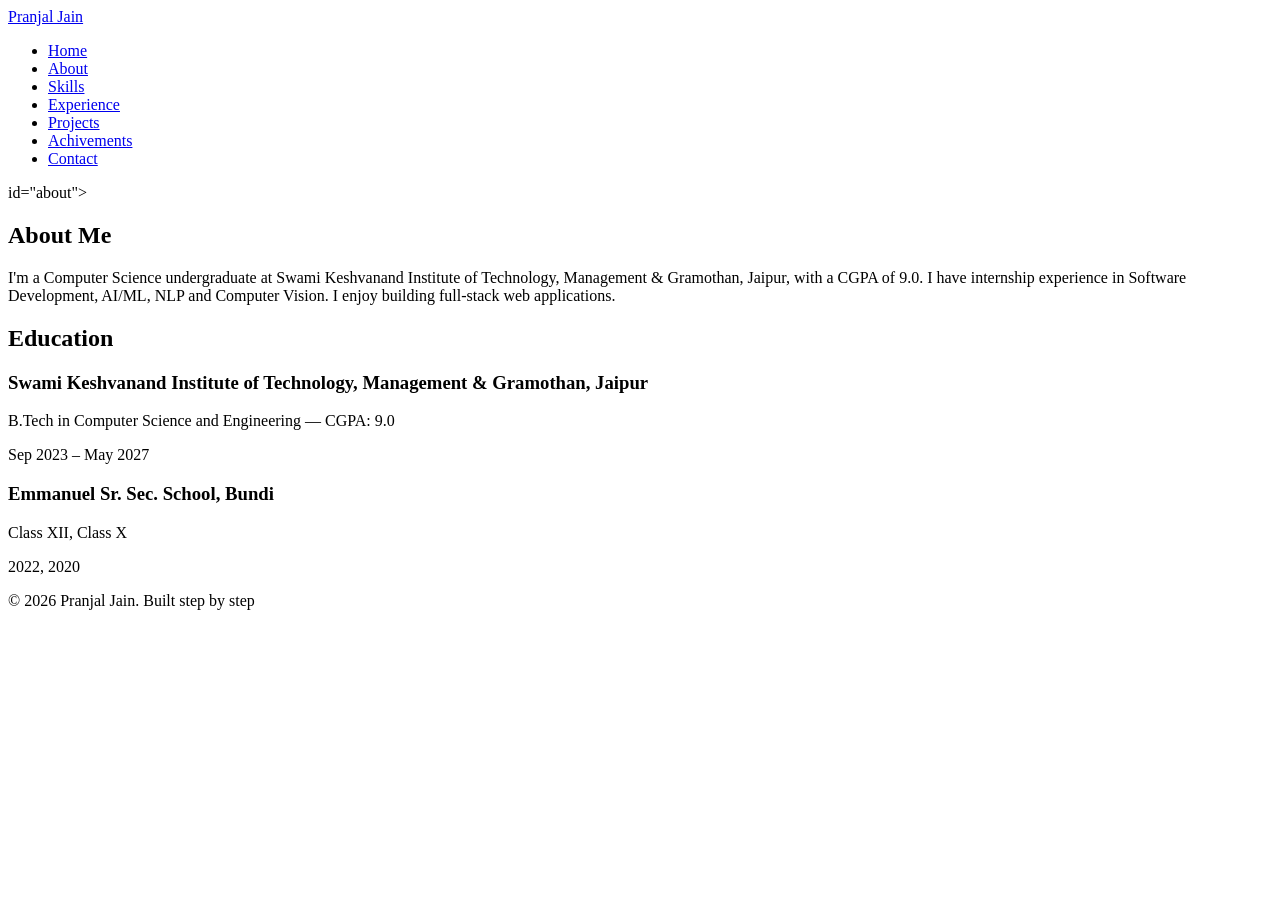
==== about.html @ 8426d030 "ok" ====
<!DOCTYPE html>
<html lang="en">
<head>
    <meta charset="UTF-8">
    <meta name="viewport" content="width=device-width, initial-scale=1.0">
    <title>About | Pranjal Jain</title>
</head>
<body>
    <header>    
        <nav>
            <a href="index.html">Pranjal Jain</a>
            <ul>
                <li><a href="index.html">Home</a></li>
                <li><a href="about.html">About</a></li>
                <li><a href ="skills.html">Skills</a></li>
                <li><a href ="experience.html">Experience</a></li>
                <li><a href ="project.html">Projects</a></li>
                <li><a href ="achivements.html">Achivements</a></li>
                <li><a href ="Contecct.html">Contact</a></li>
            </ul>
        </nav>
    </header>

    <main>  
        <section> id="about">
            <h1>About Me</h1>
            <p>
               I'm a Computer Science undergraduate at Swami Keshvanand Institute of
               Technology, Management &amp; Gramothan, Jaipur, with a CGPA of 9.0.
               I have internship experience in Software Development, AI/ML, NLP and
               Computer Vision. I enjoy building full-stack web applications.
            </p>

            <h2>Education</h2>
            <article>
                <h3>Swami Keshvanand Institute of Technology, Management &amp; Gramothan, Jaipur</h3>
                <p>B.Tech in Computer Science and Engineering &mdash; CGPA: 9.0</p>
                <p><time>Sep 2023 – May 2027</time></p>
            </article>

              <article>
            <h3>Emmanuel Sr. Sec. School, Bundi</h3>
            <p>Class XII, Class X</p>
            <p><time>2022, 2020</time></p>
            </article>
 
        </section>
    </main>
    <footer>    
        <p>&copy; 2026 Pranjal Jain. Built step by step </p>
    </footer>
</body>
</html>
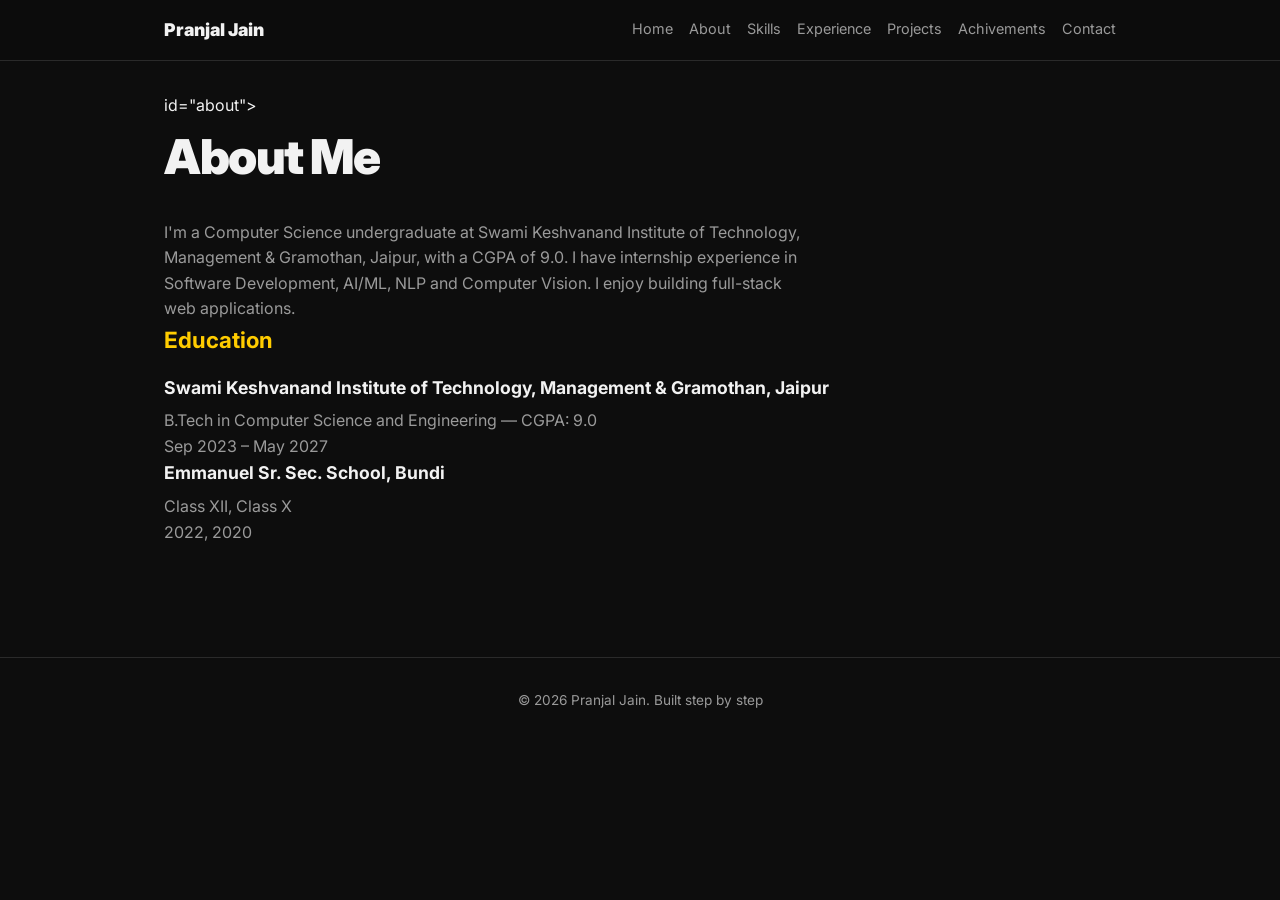
==== commit a86d073b: "ok" ====
--- a/about.html
+++ b/about.html
@@ -1,9 +1,13 @@
 <!DOCTYPE html>
 <html lang="en">
 <head>
-    <meta charset="UTF-8">
-    <meta name="viewport" content="width=device-width, initial-scale=1.0">
-    <title>About | Pranjal Jain</title>
+  <meta charset="UTF-8">
+  <meta name="viewport" content="width=device-width, initial-scale=1.0">
+  <title>About | Pranjal Jain</title>
+  <link rel="preconnect" href="https://fonts.googleapis.com">
+  <link rel="preconnect" href="https://fonts.gstatic.com" crossorigin>
+  <link href="https://fonts.googleapis.com/css2?family=Inter:wght@400;500;700;900&display=swap" rel="stylesheet">
+  <link rel="stylesheet" href="style.css">
 </head>
 <body>
     <header>    
--- a/style.css
+++ b/style.css
@@ -0,0 +1,288 @@
+:root{
+    --color-bg:  #0d0d0d;
+    --color-bg-alt: #161616;
+    --color-text: #f2f2f2;;
+    --color-muted: #9a9a9a;;
+    --color-accent:#ffcc00;
+    --font-main:'Inter', syste,-ui, sans-serif;
+    --max-width: 1000px;
+}
+
+*{
+    margin: 0;
+    padding: 0;
+    box-sizing: border-box;
+}
+
+body{
+    font-family: var(--font-main);
+    background-color: var(--color-bg);
+    color: var(--color-text);
+    line-height: 1.6;
+}
+
+a{
+    color: inherit;
+    text-decoration: none;
+}
+
+ul{
+   list-style: none; 
+}
+
+img{
+    max-width: 100%;
+    display: block;
+}
+
+header{
+    position: sticky;
+    top: 0;
+    background-color: rgba(13, 13, 13, 0.9);
+    backdrop-filter: blur(6px);
+    border-bottom: 1px solid #2a2a2a;
+    z-index: 10;
+}
+
+nav{
+    max-width: var(--max-width);
+    margin: 0 auto;
+    padding: 1rem 1.5rem;
+    display: flex;
+    justify-content: space-between;
+    flex-wrap: wrap;
+    gap: 1rem;
+}
+
+nav > a{
+    font-weight: 900;
+    font-size: 1.1rem;
+    letter-spacing: -0.02px;
+}
+
+nav ul{
+    display: flex;
+    gap: 1rem;
+    flex-wrap: wrap;
+}
+
+nav ul li a{
+    font-size: 0.9rem;
+    color: var(--color-muted);
+    transition: color 0.2s ease;
+
+}
+
+nav ul li a:hover{
+    color: var(--color-accent);
+}
+
+
+main{
+    max-width: var(--max-width);
+    margin: 0 auto;
+    padding: 2rem 1.5rem;
+}
+
+section{
+    margin-bottom: 5rem;
+}
+
+section h1{
+    font-size: clamp(2rem, 5vw, 3rem);
+    font-weight: 900;
+    letter-spacing: -0.03em;
+    margin-bottom: 1.5rem;
+}
+
+section h2{
+    font-size: 1.4rem;
+    font-weight: 700;
+    margin-bottom: 1rem;
+    color:var(--color-accent);
+}
+
+section h3{
+    font-size: 1.1rem;
+    font-weight: 700;
+    margin-bottom: 0.4rem;
+}
+
+section p{
+    color: var(--color-muted);
+    max-width: 65ch;
+
+}
+
+#hero img{
+    border-radius: 50%;
+    margin: 0 auto 1.5rem;
+    border: 3px solid var(--color-accent);
+    object-fit: cover;
+    aspect-ratio: 1/1;
+}
+
+#hero h1{
+    margin-bottom: 0.5rem;
+}
+
+#hero p{
+    color: var(--color-muted);
+    font-weight: 500;
+    font-size: 1.2rem;
+    margin-bottom: 1rem;
+}
+
+#hero p{
+    margin: 0 auto 2rem;
+}
+
+#hero div{
+    display:flex;
+    gap: 1rem;
+    justify-content: center;
+    flex-wrap: wrap;
+}
+
+#hero div a{
+    padding: 0.7rem 1.5rem;
+    border: 1px solid var(--color-accent);
+    border-radius: 30px;
+    font-weight: 500;
+    transition: background-color 0.2s ease, color 0.2s ease;
+
+}
+
+#hero div a:first-child{
+    background-color: var(--color-accent);
+    color: #111;
+}
+
+#hero div a:hover{
+    background-color: var(--color-accent);
+    color: #111;
+}
+
+#skills{
+    display: grid;
+    grid-template-columns: repeat(auto-fit, minmax(200px, 1fr));
+    gap: 2rem;
+}
+
+#skills > div{
+    background-color: var(--color-bg-alt);
+    padding: 1.5rem;
+    border-radius: 12px;
+}
+
+#skills ul li{
+    color: var(--color-muted);
+    padding: 0.2rem 0;
+}
+
+#experience article,
+#experience article{
+    background-color: var(--color-bg-alt);
+    padding: 1.5rem;
+    border-radius: 12px;
+    margin-bottom: 1.5rem;
+}
+
+#experience article time,
+#projects article time{
+    display: inline-block;
+    font-size: 0.8rem;
+    color: var(--color-muted);
+    font-weight: 500;
+    margin-bottom: 1px solid var(--color-accent)
+}
+
+#achievements ul li{
+    padding: 0.6rem 0;
+    border-bottom: 1px solid #2a2a2a;
+    color:var(--color-muted);
+}
+
+#contact ul{
+    display: flex;
+    gap: 1.5rem;
+    flex-wrap: wrap;
+    margin-top: 1.5rem;
+}
+
+#contact ul li a{
+    color: var(--color-accent);
+    border-bottom: 1px solid var(--color-accent);
+}
+
+footer{
+    text-align: center;
+    padding: 2rem 1.5rem;
+    color: var(--color-muted);
+    font-size: 0.85rem;
+    border-top: 1px solid #2a2a2a;
+
+}
+
+
+@media(max-width: 768px){
+    nav{
+        padding: 1rem;
+    }
+    nav ul{
+        gap: 1rem;
+    }
+    main{
+        padding: 3rem 1.2rem;
+    }
+    section{
+        margin-bottom: 3.5rem;
+    }
+
+    #skills{
+        grid-template-columns: repeat(auto-fit, minmax(150px, 1fr));
+        gap: 1.2rem;
+    }
+}
+
+@media (max-width: 768px) {
+  nav {
+    flex-direction: column;
+    align-items: flex-start;
+    gap: 0.8rem;
+  }
+
+  nav ul {
+    width: 100%;
+    justify-content: space-between;
+    gap: 0.6rem;
+    font-size: 0.85rem;
+  }
+
+  #hero img{
+    width: 140px;
+  }
+
+  #hero h2{
+    font-size: 1rem;
+  }
+  #hero div{
+    flex-direction: column;
+    width: 100%;
+  }
+
+  #hero div a{
+    text-align: center;
+  }
+
+  
+  #skills{
+    grid-template-columns: 1fr;
+  }
+
+  #columns ul{
+    flex-direction: column;
+    gap: 0.8rem;
+  }
+}
+
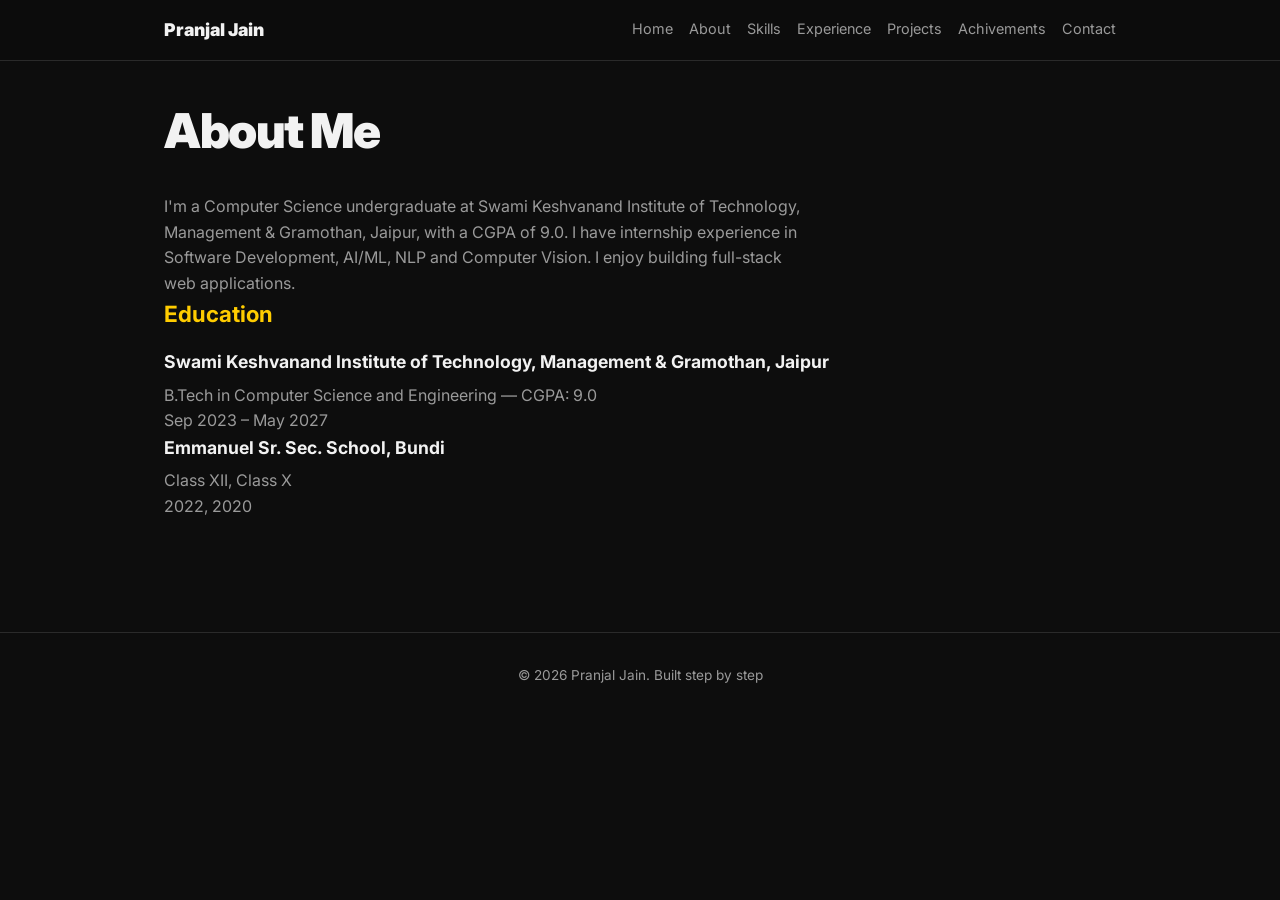
==== commit 51b62de8: "ok" ====
--- a/about.html
+++ b/about.html
@@ -26,7 +26,7 @@
     </header>
 
     <main>  
-        <section> id="about">
+        <section id="about">
             <h1>About Me</h1>
             <p>
                I'm a Computer Science undergraduate at Swami Keshvanand Institute of
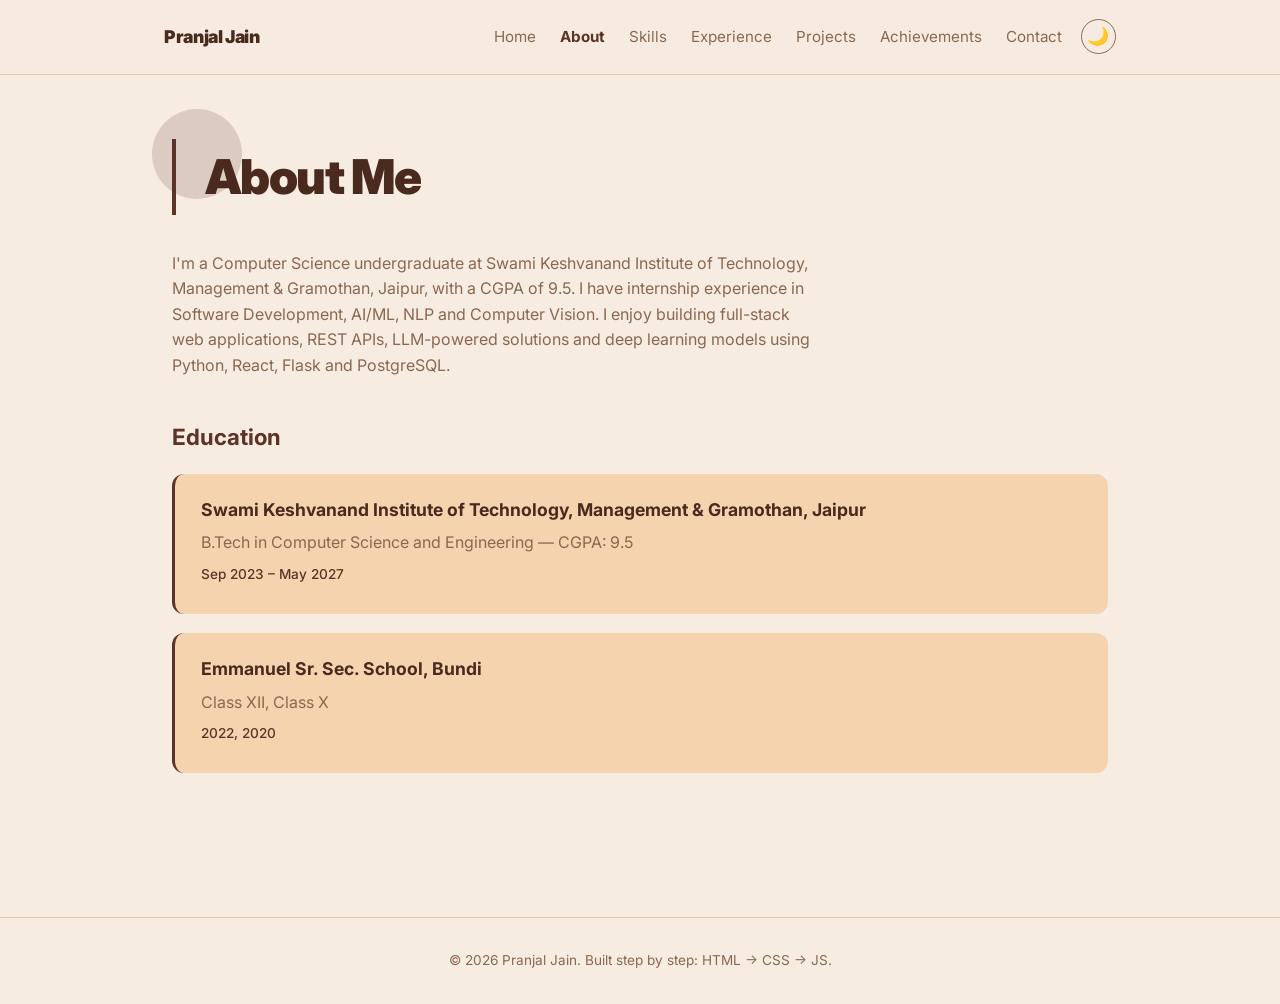
==== commit db363827: "first commit" ====
--- a/about.html
+++ b/about.html
@@ -10,48 +10,58 @@
   <link rel="stylesheet" href="style.css">
 </head>
 <body>
-    <header>    
-        <nav>
-            <a href="index.html">Pranjal Jain</a>
-            <ul>
-                <li><a href="index.html">Home</a></li>
-                <li><a href="about.html">About</a></li>
-                <li><a href ="skills.html">Skills</a></li>
-                <li><a href ="experience.html">Experience</a></li>
-                <li><a href ="project.html">Projects</a></li>
-                <li><a href ="achivements.html">Achivements</a></li>
-                <li><a href ="Contecct.html">Contact</a></li>
-            </ul>
-        </nav>
-    </header>
 
-    <main>  
-        <section id="about">
-            <h1>About Me</h1>
-            <p>
-               I'm a Computer Science undergraduate at Swami Keshvanand Institute of
-               Technology, Management &amp; Gramothan, Jaipur, with a CGPA of 9.0.
-               I have internship experience in Software Development, AI/ML, NLP and
-               Computer Vision. I enjoy building full-stack web applications.
-            </p>
+  <header>
+    <nav>
+      <a href="index.html">Pranjal Jain</a>
+      <div class="nav-right">
+        <button class="theme-toggle" aria-label="Toggle dark mode">&#127769;</button>
+        <button class="menu-toggle" aria-label="Toggle menu">&#9776;</button>
+        <ul id="nav-links">
+          <li><a href="index.html">Home</a></li>
+          <li><a href="about.html">About</a></li>
+          <li><a href="skills.html">Skills</a></li>
+          <li><a href="experience.html">Experience</a></li>
+          <li><a href="project.html">Projects</a></li>
+          <li><a href="achievements.html">Achievements</a></li>
+          <li><a href="contact.html">Contact</a></li>
+        </ul>
+      </div>
+    </nav>
+  </header>
 
-            <h2>Education</h2>
-            <article>
-                <h3>Swami Keshvanand Institute of Technology, Management &amp; Gramothan, Jaipur</h3>
-                <p>B.Tech in Computer Science and Engineering &mdash; CGPA: 9.0</p>
-                <p><time>Sep 2023 – May 2027</time></p>
-            </article>
+  <main>
+    <section id="about">
+      <h1>About Me</h1>
+      <p>
+        I'm a Computer Science undergraduate at Swami Keshvanand Institute of
+        Technology, Management &amp; Gramothan, Jaipur, with a CGPA of 9.5.
+        I have internship experience in Software Development, AI/ML, NLP and
+        Computer Vision. I enjoy building full-stack web applications, REST APIs,
+        LLM-powered solutions and deep learning models using Python, React,
+        Flask and PostgreSQL.
+      </p>
 
-              <article>
-            <h3>Emmanuel Sr. Sec. School, Bundi</h3>
-            <p>Class XII, Class X</p>
-            <p><time>2022, 2020</time></p>
-            </article>
- 
-        </section>
-    </main>
-    <footer>    
-        <p>&copy; 2026 Pranjal Jain. Built step by step </p>
-    </footer>
+      <h2>Education</h2>
+
+      <article class="edu-card">
+        <h3>Swami Keshvanand Institute of Technology, Management &amp; Gramothan, Jaipur</h3>
+        <p>B.Tech in Computer Science and Engineering &mdash; CGPA: 9.5</p>
+        <p><time>Sep 2023 – May 2027</time></p>
+      </article>
+
+      <article class="edu-card">
+        <h3>Emmanuel Sr. Sec. School, Bundi</h3>
+        <p>Class XII, Class X</p>
+        <p><time>2022, 2020</time></p>
+      </article>
+    </section>
+  </main>
+
+  <footer>
+    <p>&copy; 2026 Pranjal Jain. Built step by step: HTML &rarr; CSS &rarr; JS.</p>
+  </footer>
+
+  <script src="script.js"></script>
 </body>
 </html>
--- a/style.css
+++ b/style.css
@@ -1,253 +1,750 @@
-:root{
-    --color-bg:  #0d0d0d;
-    --color-bg-alt: #161616;
-    --color-text: #f2f2f2;;
-    --color-muted: #9a9a9a;;
-    --color-accent:#ffcc00;
-    --font-main:'Inter', syste,-ui, sans-serif;
-    --max-width: 1000px;
-}
-
-*{
-    margin: 0;
-    padding: 0;
-    box-sizing: border-box;
-}
-
-body{
-    font-family: var(--font-main);
-    background-color: var(--color-bg);
-    color: var(--color-text);
-    line-height: 1.6;
-}
-
-a{
-    color: inherit;
-    text-decoration: none;
-}
-
-ul{
-   list-style: none; 
-}
-
-img{
-    max-width: 100%;
-    display: block;
-}
-
-header{
-    position: sticky;
-    top: 0;
-    background-color: rgba(13, 13, 13, 0.9);
-    backdrop-filter: blur(6px);
-    border-bottom: 1px solid #2a2a2a;
-    z-index: 10;
-}
-
-nav{
-    max-width: var(--max-width);
+
+:root {
+  --color-bg: #f7ece1;
+  --color-bg-alt: #f6d3af;
+  --color-text: #4a2a1e;
+  --color-muted: #8a6852;
+  --color-accent: #5c3327;
+  --font-main: 'Inter', system-ui, sans-serif;
+  --max-width: 1000px;
+}
+
+
+[data-theme="dark"] {
+  --color-bg: #1c1512;
+  --color-bg-alt: #2a201b;
+  --color-text: #f3e9df;
+  --color-muted: #b39a89;
+  --color-accent: #e0a877;
+}
+
+
+* {
+  margin: 0;
+  padding: 0;
+  box-sizing: border-box; /* padding/border width ke andar count hoga, bahar nahi */
+}
+
+body {
+  font-family: var(--font-main);
+  background-color: var(--color-bg);
+  color: var(--color-text);
+  line-height: 1.6;
+  transition: background-color 0.3s ease, color 0.3s ease;
+}
+
+a {
+  color: inherit;
+  text-decoration: none;
+}
+
+ul {
+  list-style: none;
+}
+
+img {
+  max-width: 100%;
+  display: block;
+}
+
+
+header {
+  position: sticky;
+  top: 0;
+  background-color: rgba(247, 236, 225, 0.9);
+  backdrop-filter: blur(6px);
+  border-bottom: 1px solid #e8c9a6;
+  z-index: 10;
+}
+
+nav {
+  max-width: var(--max-width);
+  margin: 0 auto;
+  padding: 1.2rem 1.5rem;
+  display: flex;
+  justify-content: space-between;
+  align-items: center;
+  flex-wrap: wrap;
+  gap: 1rem;
+}
+
+nav > a {
+  font-weight: 900;
+  font-size: 1.1rem;
+  letter-spacing: -0.02em;
+}
+
+nav ul {
+  display: flex;
+  gap: 1.5rem;
+  flex-wrap: wrap;
+}
+
+.nav-right {
+  display: flex;
+  align-items: center;
+  gap: 1.2rem;
+  flex-wrap: wrap;
+}
+
+.nav-right ul {
+  order: 1;
+}
+
+.nav-right .theme-toggle {
+  order: 2;
+}
+
+.nav-right .menu-toggle {
+  order: 3;
+}
+
+nav ul li a {
+  font-size: 0.95rem;
+  color: var(--color-muted);
+  transition: color 0.2s ease;
+}
+
+nav ul li a:hover {
+  color: var(--color-accent);
+}
+
+
+main {
+  max-width: var(--max-width);
+  margin: 0 auto;
+  padding: 4rem 2rem;
+}
+
+section {
+  margin-bottom: 5rem;
+}
+
+section h1 {
+  font-size: clamp(2rem, 5vw, 3rem);
+  font-weight: 900;
+  letter-spacing: -0.03em;
+  margin-bottom: 2.2rem;
+  padding-left: 1.8rem;
+  border-left: 4px solid var(--color-accent);
+}
+
+section h2 {
+  font-size: 1.4rem;
+  font-weight: 700;
+  margin-top: 2.5rem;
+  margin-bottom: 1.2rem;
+  color: var(--color-accent);
+}
+
+section h3 {
+  font-size: 1.1rem;
+  font-weight: 700;
+  margin-bottom: 0.4rem;
+}
+
+section > p {
+  margin-bottom: 1rem;
+}
+
+section p {
+  color: var(--color-muted);
+  max-width: 65ch; /* lambi lines padhne mein mushkil hoti hain, isliye limit */
+}
+
+
+#hero {
+  position: relative;
+  padding: 3rem 0 2rem;
+}
+
+
+.blob-bg {
+  position: absolute;
+  inset: 0;
+  z-index: 0;
+  overflow: hidden;
+  pointer-events: none;
+}
+
+.blob {
+  position: absolute;
+  border-radius: 50%;
+  filter: blur(70px);
+  opacity: 0.55;
+  mix-blend-mode: multiply;
+}
+
+[data-theme="dark"] .blob {
+  opacity: 0.35;
+  mix-blend-mode: screen;
+}
+
+.blob-1 {
+  width: 320px;
+  height: 320px;
+  top: -60px;
+  left: -60px;
+  background: var(--color-accent);
+  animation: blob-float-1 14s ease-in-out infinite;
+}
+
+.blob-2 {
+  width: 260px;
+  height: 260px;
+  top: 40%;
+  right: -80px;
+  background: var(--color-bg-alt);
+  animation: blob-float-2 18s ease-in-out infinite;
+}
+
+.blob-3 {
+  width: 220px;
+  height: 220px;
+  bottom: -60px;
+  left: 30%;
+  background: var(--color-accent);
+  animation: blob-float-3 16s ease-in-out infinite;
+}
+
+@keyframes blob-float-1 {
+  0%, 100% { transform: translate(0, 0) scale(1); }
+  50%      { transform: translate(60px, 40px) scale(1.15); }
+}
+
+@keyframes blob-float-2 {
+  0%, 100% { transform: translate(0, 0) scale(1); }
+  50%      { transform: translate(-50px, -30px) scale(1.1); }
+}
+
+@keyframes blob-float-3 {
+  0%, 100% { transform: translate(0, 0) scale(1); }
+  50%      { transform: translate(40px, -50px) scale(1.2); }
+}
+
+@media (prefers-reduced-motion: reduce) {
+  .blob {
+    animation: none;
+  }
+}
+
+
+.hero-grid {
+  position: relative;
+  z-index: 1;
+  display: grid;
+  grid-template-columns: 1.1fr 0.9fr;
+  gap: 3rem;
+  align-items: center;
+  min-height: 60vh;
+}
+
+.hero-eyebrow {
+  display: inline-block;
+  font-size: 0.85rem;
+  font-weight: 700;
+  letter-spacing: 0.15em;
+  text-transform: uppercase;
+  color: var(--color-accent);
+  margin-bottom: 1rem;
+  padding-left: 0.4rem;
+}
+
+.hero-text h1 {
+  font-size: clamp(2.5rem, 6vw, 4.2rem);
+  font-weight: 900;
+  letter-spacing: -0.03em;
+  line-height: 1.05;
+  margin-bottom: 1.2rem;
+}
+
+.hero-tagline {
+  color: var(--color-muted);
+  font-size: 1.15rem;
+  max-width: 42ch;
+  margin-bottom: 2rem;
+}
+
+.hero-actions {
+  display: flex;
+  gap: 1rem;
+  flex-wrap: wrap;
+  margin-bottom: 2rem;
+}
+
+.btn-primary,
+.btn-secondary {
+  padding: 0.8rem 1.8rem;
+  border-radius: 30px;
+  font-weight: 700;
+  border: 1px solid var(--color-text);
+  transition: transform 0.2s ease, background-color 0.2s ease, color 0.2s ease;
+}
+
+.btn-primary {
+  background-color: var(--color-text);
+  color: var(--color-bg);
+}
+
+.btn-secondary {
+  background-color: transparent;
+  color: var(--color-text);
+}
+
+.btn-primary:hover,
+.btn-secondary:hover {
+  transform: translateY(-3px);
+}
+
+.hero-socials {
+  display: flex;
+  gap: 1.5rem;
+  flex-wrap: wrap;
+}
+
+.hero-socials a {
+  font-size: 0.85rem;
+  font-weight: 500;
+  color: var(--color-muted);
+  border-bottom: 1px solid transparent;
+  transition: color 0.2s ease, border-color 0.2s ease;
+}
+
+.hero-socials a:hover {
+  color: var(--color-accent);
+  border-color: var(--color-accent);
+}
+
+
+.hero-photo-frame {
+  position: relative;
+  width: 100%;
+  max-width: 300px;
+  margin: 0 auto 0 0;
+}
+
+.hero-photo-frame img {
+  width: 100%;
+  aspect-ratio: 4 / 5;
+  object-fit: cover;
+  border-radius: 24px;
+  filter: grayscale(0.1) contrast(1.08) saturate(1.05);
+  box-shadow: 0 30px 70px -20px rgba(92, 51, 39, 0.55), 0 0 0 1px rgba(92, 51, 39, 0.08);
+  transition: transform 0.4s ease;
+}
+
+.hero-photo-frame:hover img {
+  transform: scale(1.02) rotate(-1deg);
+}
+
+.hero-photo-frame::after {
+  content: "";
+  position: absolute;
+  inset: -18px;
+  border-radius: 32px;
+  background: radial-gradient(circle at 30% 20%, var(--color-accent), transparent 60%);
+  opacity: 0.35;
+  filter: blur(24px);
+  z-index: -1;
+  animation: glow-pulse 5s ease-in-out infinite;
+}
+
+@keyframes glow-pulse {
+  0%, 100% { opacity: 0.25; transform: scale(1); }
+  50%      { opacity: 0.45; transform: scale(1.08); }
+}
+
+.photo-caption {
+  position: absolute;
+  left: 1.2rem;
+  bottom: 1.2rem;
+  display: flex;
+  flex-direction: column;
+  color: #fff;
+  text-shadow: 0 2px 10px rgba(0, 0, 0, 0.5);
+}
+
+.photo-caption strong {
+  font-size: 1.1rem;
+}
+
+.photo-caption span {
+  font-size: 0.8rem;
+  opacity: 0.9;
+}
+
+.float-badge {
+  position: absolute;
+  z-index: 2;
+  background-color: var(--color-bg);
+  color: var(--color-text);
+  font-size: 0.75rem;
+  font-weight: 700;
+  padding: 0.6rem 1.1rem;
+  line-height: 1.3;
+  border-radius: 20px;
+  box-shadow: 0 12px 24px -8px rgba(92, 51, 39, 0.35);
+  border: 1px solid var(--color-accent);
+  white-space: normal;
+  max-width: 150px;
+  text-align: center;
+}
+
+.badge-1 {
+  top: 6%;
+  left: 100%;
+  right: auto;
+  margin-left: 14px;
+  animation: float-a 4s ease-in-out infinite;
+}
+
+.badge-2 {
+  top: 42%;
+  left: 100%;
+  right: auto;
+  margin-left: 14px;
+  animation: float-b 5s ease-in-out infinite;
+}
+
+.badge-3 {
+  bottom: 8%;
+  left: 100%;
+  right: auto;
+  margin-left: 14px;
+  animation: float-c 4.5s ease-in-out infinite;
+}
+
+@keyframes float-a {
+  0%, 100% { transform: translateY(0) rotate(-4deg); }
+  50%      { transform: translateY(-12px) rotate(-2deg); }
+}
+
+@keyframes float-b {
+  0%, 100% { transform: translateY(0) rotate(3deg); }
+  50%      { transform: translateY(14px) rotate(5deg); }
+}
+
+@keyframes float-c {
+  0%, 100% { transform: translateY(0) rotate(-2deg); }
+  50%      { transform: translateY(-10px) rotate(-5deg); }
+}
+
+@media (max-width: 600px) {
+  .float-badge {
+    display: none;
+  }
+}
+
+@media (prefers-reduced-motion: reduce) {
+  .float-badge,
+  .hero-photo-frame::after {
+    animation: none;
+  }
+}
+
+/* ==========================================================
+   STATS ROW (Sawad ke "+12 Years / +46 Projects" jaisa)
+   ========================================================== */
+.stats-row {
+  position: relative;
+  z-index: 1;
+  display: grid;
+  grid-template-columns: repeat(4, 1fr);
+  gap: 1.5rem;
+  margin-top: 3rem;
+  padding-top: 2.5rem;
+  border-top: 1px solid #e8c9a6;
+}
+
+.stat {
+  display: flex;
+  flex-direction: column;
+}
+
+.stat-number {
+  font-size: clamp(1.8rem, 4vw, 2.6rem);
+  font-weight: 900;
+  color: var(--color-accent);
+}
+
+.stat-label {
+  font-size: 0.8rem;
+  color: var(--color-muted);
+  text-transform: uppercase;
+  letter-spacing: 0.05em;
+}
+
+
+.marquee {
+  position: relative;
+  z-index: 1;
+  overflow: hidden;
+  margin-top: 3rem;
+  border-top: 1px solid #e8c9a6;
+  border-bottom: 1px solid #e8c9a6;
+  padding: 1.2rem 0;
+}
+
+.marquee-track {
+  display: flex;
+  gap: 3rem;
+  width: max-content;
+  animation: marquee-scroll 22s linear infinite;
+}
+
+.marquee-track span {
+  font-size: clamp(1.5rem, 4vw, 2.5rem);
+  font-weight: 900;
+  color: var(--color-muted);
+  white-space: nowrap;
+}
+
+@keyframes marquee-scroll {
+  from { transform: translateX(0); }
+  to   { transform: translateX(-50%); }
+}
+
+@media (prefers-reduced-motion: reduce) {
+  .marquee-track {
+    animation: none;
+  }
+}
+
+@media (max-width: 900px) {
+  .hero-grid {
+    grid-template-columns: 1fr;
+    text-align: center;
+    min-height: auto;
+  }
+
+  .hero-text {
+    order: 2;
+  }
+
+  .hero-photo-frame {
+    order: 1;
     margin: 0 auto;
-    padding: 1rem 1.5rem;
-    display: flex;
-    justify-content: space-between;
-    flex-wrap: wrap;
-    gap: 1rem;
-}
-
-nav > a{
-    font-weight: 900;
-    font-size: 1.1rem;
-    letter-spacing: -0.02px;
-}
-
-nav ul{
-    display: flex;
-    gap: 1rem;
-    flex-wrap: wrap;
-}
-
-nav ul li a{
-    font-size: 0.9rem;
-    color: var(--color-muted);
-    transition: color 0.2s ease;
-
-}
-
-nav ul li a:hover{
-    color: var(--color-accent);
-}
-
-
-main{
-    max-width: var(--max-width);
-    margin: 0 auto;
-    padding: 2rem 1.5rem;
-}
-
-section{
-    margin-bottom: 5rem;
-}
-
-section h1{
-    font-size: clamp(2rem, 5vw, 3rem);
-    font-weight: 900;
-    letter-spacing: -0.03em;
-    margin-bottom: 1.5rem;
-}
-
-section h2{
-    font-size: 1.4rem;
-    font-weight: 700;
-    margin-bottom: 1rem;
-    color:var(--color-accent);
-}
-
-section h3{
-    font-size: 1.1rem;
-    font-weight: 700;
-    margin-bottom: 0.4rem;
-}
-
-section p{
-    color: var(--color-muted);
-    max-width: 65ch;
-
-}
-
-#hero img{
-    border-radius: 50%;
-    margin: 0 auto 1.5rem;
-    border: 3px solid var(--color-accent);
-    object-fit: cover;
-    aspect-ratio: 1/1;
-}
-
-#hero h1{
-    margin-bottom: 0.5rem;
-}
-
-#hero p{
-    color: var(--color-muted);
-    font-weight: 500;
-    font-size: 1.2rem;
-    margin-bottom: 1rem;
-}
-
-#hero p{
-    margin: 0 auto 2rem;
-}
-
-#hero div{
-    display:flex;
-    gap: 1rem;
+  }
+
+  .hero-tagline {
+    margin-left: auto;
+    margin-right: auto;
+  }
+
+  .hero-actions,
+  .hero-socials {
     justify-content: center;
-    flex-wrap: wrap;
-}
-
-#hero div a{
-    padding: 0.7rem 1.5rem;
-    border: 1px solid var(--color-accent);
-    border-radius: 30px;
-    font-weight: 500;
-    transition: background-color 0.2s ease, color 0.2s ease;
-
-}
-
-#hero div a:first-child{
-    background-color: var(--color-accent);
-    color: #111;
-}
-
-#hero div a:hover{
-    background-color: var(--color-accent);
-    color: #111;
-}
-
-#skills{
-    display: grid;
-    grid-template-columns: repeat(auto-fit, minmax(200px, 1fr));
-    gap: 2rem;
-}
-
-#skills > div{
-    background-color: var(--color-bg-alt);
-    padding: 1.5rem;
-    border-radius: 12px;
-}
-
-#skills ul li{
-    color: var(--color-muted);
-    padding: 0.2rem 0;
-}
+  }
+
+  .stats-row {
+    grid-template-columns: repeat(2, 1fr);
+  }
+}
+
+section h1 {
+  position: relative;
+}
+
+section h1::after {
+  content: "";
+  position: absolute;
+  top: -30px;
+  left: -24px;
+  width: 90px;
+  height: 90px;
+  border-radius: 50%;
+  background: var(--color-accent);
+  opacity: 0.18;
+  z-index: -1;
+  animation: circle-pulse 6s ease-in-out infinite;
+}
+
+@keyframes circle-pulse {
+  0%, 100% { transform: scale(1); opacity: 0.14; }
+  50%      { transform: scale(1.3); opacity: 0.24; }
+}
+
+@media (prefers-reduced-motion: reduce) {
+  section h1::after {
+    animation: none;
+  }
+}
+
+
+#skills {
+  display: grid;
+  grid-template-columns: repeat(auto-fit, minmax(200px, 1fr));
+  gap: 2rem;
+}
+
+#skills > div {
+  background-color: var(--color-bg-alt);
+  padding: 1.5rem;
+  border-radius: 12px;
+}
+
+#skills ul li {
+  color: var(--color-muted);
+  padding: 0.2rem 0;
+}
+
 
 #experience article,
-#experience article{
-    background-color: var(--color-bg-alt);
-    padding: 1.5rem;
-    border-radius: 12px;
-    margin-bottom: 1.5rem;
+#projects article {
+  background-color: var(--color-bg-alt);
+  padding: 1.5rem;
+  border-radius: 12px;
+  margin-bottom: 1.5rem;
+}
+
+.edu-card {
+  background-color: var(--color-bg-alt);
+  padding: 1.4rem 1.6rem;
+  border-radius: 12px;
+  border-left: 3px solid var(--color-accent);
+  margin-bottom: 1.2rem;
+}
+
+.edu-card p {
+  margin-bottom: 0.3rem;
+}
+
+.edu-card time {
+  font-size: 0.85rem;
+  color: var(--color-accent);
+  font-weight: 500;
 }
 
 #experience article time,
-#projects article time{
-    display: inline-block;
-    font-size: 0.8rem;
-    color: var(--color-muted);
-    font-weight: 500;
-    margin-bottom: 1px solid var(--color-accent)
-}
-
-#achievements ul li{
-    padding: 0.6rem 0;
-    border-bottom: 1px solid #2a2a2a;
-    color:var(--color-muted);
-}
-
-#contact ul{
-    display: flex;
-    gap: 1.5rem;
-    flex-wrap: wrap;
-    margin-top: 1.5rem;
-}
-
-#contact ul li a{
-    color: var(--color-accent);
-    border-bottom: 1px solid var(--color-accent);
-}
-
-footer{
-    text-align: center;
-    padding: 2rem 1.5rem;
-    color: var(--color-muted);
-    font-size: 0.85rem;
-    border-top: 1px solid #2a2a2a;
-
-}
-
-
-@media(max-width: 768px){
-    nav{
-        padding: 1rem;
-    }
-    nav ul{
-        gap: 1rem;
-    }
-    main{
-        padding: 3rem 1.2rem;
-    }
-    section{
-        margin-bottom: 3.5rem;
-    }
-
-    #skills{
-        grid-template-columns: repeat(auto-fit, minmax(150px, 1fr));
-        gap: 1.2rem;
-    }
-}
+#projects article time {
+  display: inline-block;
+  font-size: 0.85rem;
+  color: var(--color-accent);
+  margin-bottom: 0.5rem;
+}
+
+#projects article a {
+  display: inline-block;
+  margin-top: 0.8rem;
+  color: var(--color-accent);
+  font-weight: 500;
+  border-bottom: 1px solid var(--color-accent);
+}
+
+
+#achievements ul li {
+  padding: 0.6rem 0;
+  border-bottom: 1px solid #e8c9a6;
+  color: var(--color-muted);
+}
+
+
+#contact ul {
+  display: flex;
+  gap: 1.5rem;
+  flex-wrap: wrap;
+  margin-top: 1.5rem;
+}
+
+#contact ul li a {
+  color: var(--color-accent);
+  border-bottom: 1px solid var(--color-accent);
+}
+
+
+#contact form {
+  max-width: 500px;
+  margin-top: 2rem;
+  display: flex;
+  flex-direction: column;
+  gap: 1.2rem;
+}
+
+#contact form div {
+  display: flex;
+  flex-direction: column;
+  gap: 0.4rem;
+}
+
+#contact form label {
+  font-size: 0.9rem;
+  color: var(--color-muted);
+}
+
+#contact form input,
+#contact form textarea {
+  font-family: var(--font-main);
+  font-size: 1rem;
+  padding: 0.7rem 0.9rem;
+  border: 1px solid #e8c9a6;
+  border-radius: 8px;
+  background-color: var(--color-bg-alt);
+  color: var(--color-text);
+}
+
+#contact form input:focus,
+#contact form textarea:focus {
+  outline: none;
+  border-color: var(--color-accent);
+}
+
+#contact form button {
+  align-self: flex-start;
+  padding: 0.8rem 2rem;
+  background-color: var(--color-accent);
+  color: var(--color-bg);
+  border: none;
+  border-radius: 30px;
+  font-family: var(--font-main);
+  font-weight: 700;
+  font-size: 1rem;
+  cursor: pointer;
+  transition: opacity 0.2s ease;
+}
+
+#contact form button:hover {
+  opacity: 0.85;
+}
+
+
+footer {
+  text-align: center;
+  padding: 2rem 1.5rem;
+  color: var(--color-muted);
+  font-size: 0.85rem;
+  border-top: 1px solid #e8c9a6;
+}
+
+
+
 
 @media (max-width: 768px) {
   nav {
-    flex-direction: column;
+    padding: 1rem;
+  }
+
+  nav ul {
+    gap: 1rem;
+  }
+
+  main {
+    padding: 3rem 1.2rem;
+  }
+
+  section {
+    margin-bottom: 3.5rem;
+  }
+
+  #skills {
+    grid-template-columns: repeat(auto-fit, minmax(150px, 1fr));
+    gap: 1.2rem;
+  }
+}
+
+
+@media (max-width: 480px) {
+  nav {
+    flex-direction: column;   
     align-items: flex-start;
     gap: 0.8rem;
   }
@@ -259,30 +756,84 @@
     font-size: 0.85rem;
   }
 
-  #hero img{
-    width: 140px;
-  }
-
-  #hero h2{
-    font-size: 1rem;
-  }
-  #hero div{
+  .hero-photo-frame {
+    max-width: 220px;
+  }
+
+  .stats-row {
+    text-align: center;
+  }
+
+  .stat {
+    align-items: center;
+  }
+
+  #skills {
+    grid-template-columns: 1fr;  
+  }
+
+  #contact ul {
+    flex-direction: column;
+    gap: 0.8rem;
+  }
+
+  .menu-toggle {
+    display: block;
+  }
+
+  #nav-links {
+    display: none;
     flex-direction: column;
     width: 100%;
   }
 
-  #hero div a{
-    text-align: center;
-  }
-
-  
-  #skills{
-    grid-template-columns: 1fr;
-  }
-
-  #columns ul{
-    flex-direction: column;
-    gap: 0.8rem;
-  }
-}
-
+  #nav-links.open {
+    display: flex;
+  }
+}
+
+
+.menu-toggle {
+  display: none;
+  background: none;
+  border: none;
+  font-size: 1.5rem;
+  color: var(--color-text);
+  cursor: pointer;
+}
+
+.theme-toggle {
+  background: none;
+  border: 1px solid var(--color-muted);
+  border-radius: 50%;
+  width: 2.2rem;
+  height: 2.2rem;
+  font-size: 1.1rem;
+  cursor: pointer;
+  display: flex;
+  align-items: center;
+  justify-content: center;
+  transition: border-color 0.2s ease;
+}
+
+.theme-toggle:hover {
+  border-color: var(--color-accent);
+}
+
+
+#nav-links a.active {
+  color: var(--color-accent);
+  font-weight: 700;
+}
+
+
+.reveal {
+  opacity: 0;
+  transform: translateY(24px);
+  transition: opacity 0.6s ease, transform 0.6s ease;
+}
+
+.reveal.visible {
+  opacity: 1;
+  transform: translateY(0);
+}
